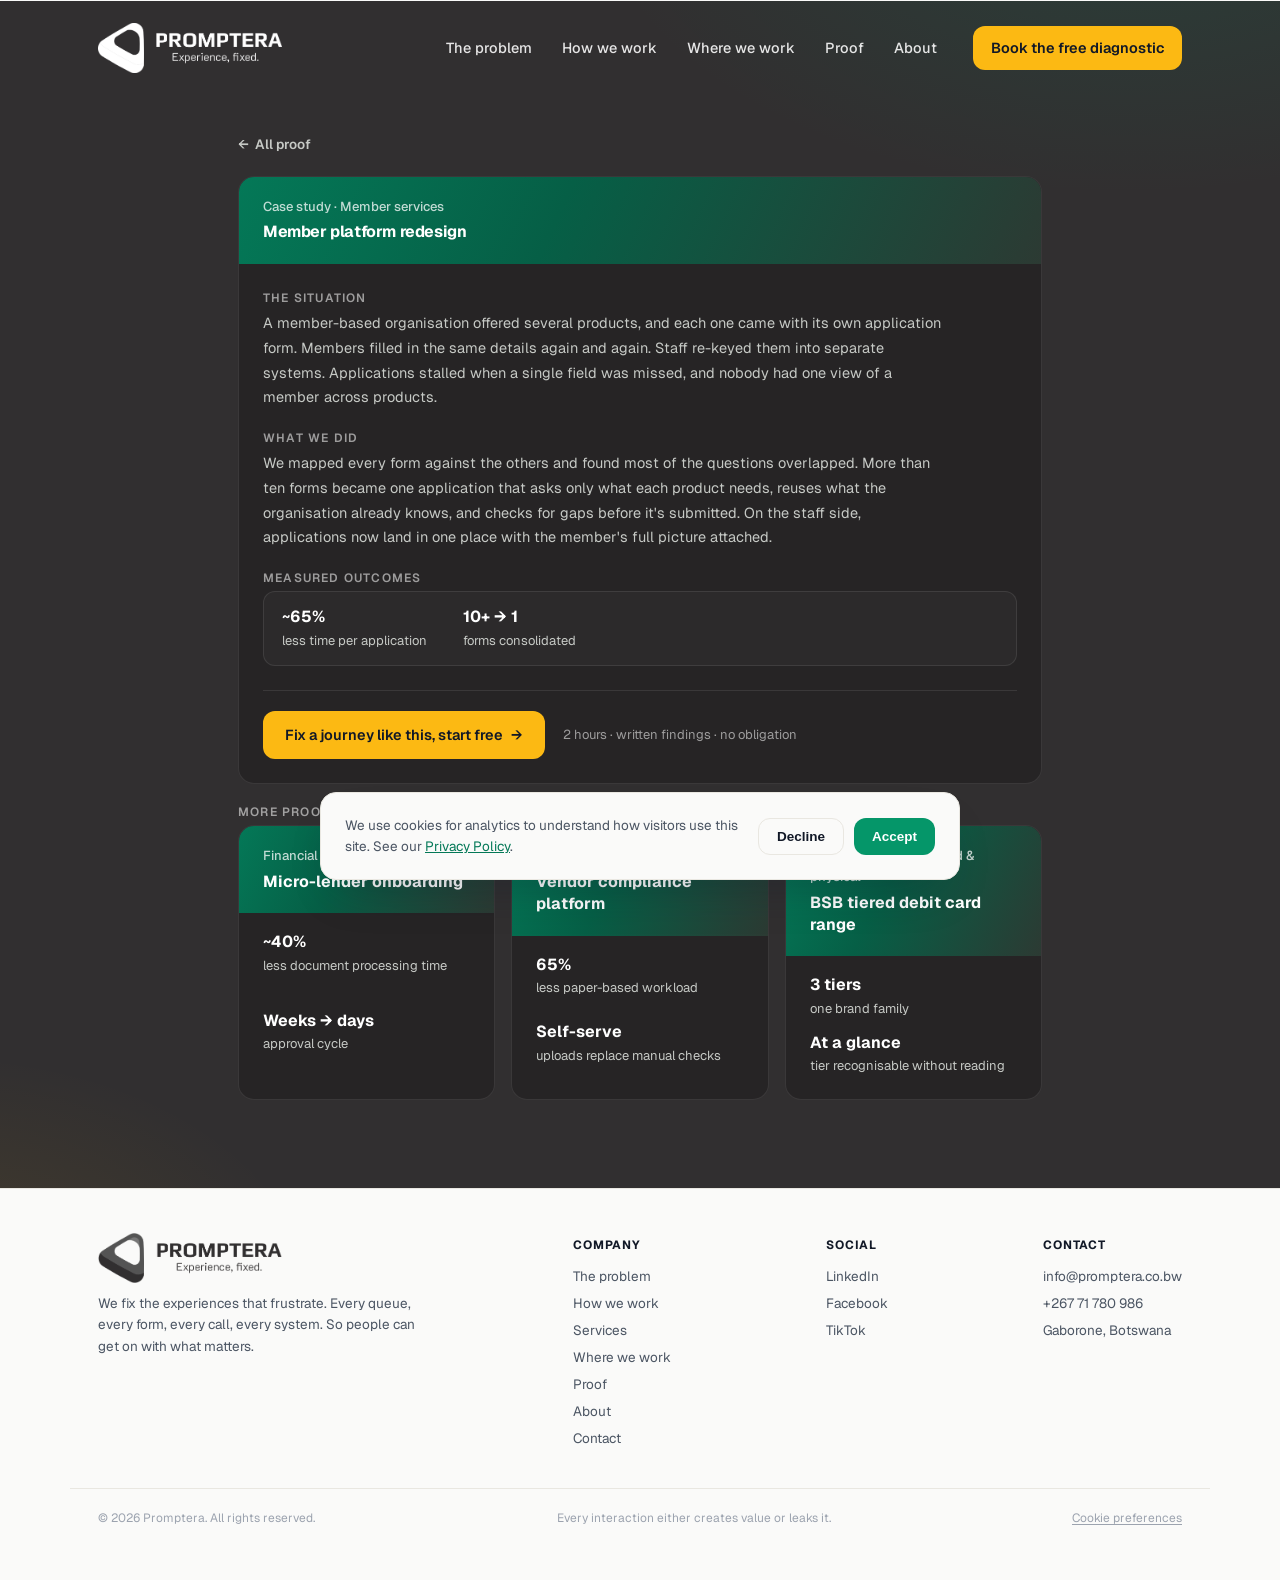
==== cases/member-platform.html @ e666e895 "refined messaging" ====
<!DOCTYPE html>
<html lang="en">
<head>
<meta charset="utf-8">
<meta name="viewport" content="width=device-width, initial-scale=1">
<title>Member Platform Redesign · Promptera case study</title>
<meta name="description" content="How Promptera consolidated 10+ member application forms into one: ~65% less time per application.">
<link rel="icon" type="image/png" href="../images/favicon.png">
<link rel="preconnect" href="https://fonts.googleapis.com">
<link rel="preconnect" href="https://fonts.gstatic.com" crossorigin>
<link href="https://fonts.googleapis.com/css2?family=Geist:wght@400..700&display=swap" rel="stylesheet">
<link rel="stylesheet" href="../styles/main.css">
<script src="../scripts/main.js" defer></script>
</head>
<body>

<!-- ============ NAV ============ -->
<header class="nav nav-over" id="nav">
  <div class="wrap nav-in">
    <a href="../index.html#top" class="logo" aria-label="Promptera home">
      <img class="logo-light" src="../images/logo_white.png" alt="Promptera logo">
      <img class="logo-dark" src="../images/logo.png" alt="" aria-hidden="true">
    </a>
    <div class="nav-menu" id="navMenu">
      <nav class="nav-links" aria-label="Primary">
        <a href="../index.html#problem">The problem</a>
        <a href="../index.html#how">How we work</a>
        <a href="../index.html#where">Where we work</a>
        <a href="../index.html#results">Proof</a>
        <a href="../index.html#about">About</a>
      </nav>
      <a href="../index.html#contact" class="btn btn-gold">Book the free diagnostic</a>
    </div>
    <button class="nav-toggle" id="navToggle" type="button" aria-label="Open menu" aria-expanded="false" aria-controls="navMenu">
      <span></span><span></span><span></span>
    </button>
  </div>
</header>

<!-- ============ CASE STUDY ============ -->
<main class="case dark">
  <div class="wrap case-wrap">
    <a href="../index.html#results" class="case-back"><span aria-hidden="true">←</span> All proof</a>
    <article class="case-card">
      <div class="cs-head">
        <div class="cs-sector">Case study · Member services</div>
        <h1 class="cs-title">Member platform redesign</h1>
      </div>
      <div class="case-body">
        <h2 class="case-label">The situation</h2>
        <p>A member-based organisation offered several products, and each one came with its own application form. Members filled in the same details again and again. Staff re-keyed them into separate systems. Applications stalled when a single field was missed, and nobody had one view of a member across products.</p>

        <h2 class="case-label">What we did</h2>
        <p>We mapped every form against the others and found most of the questions overlapped. More than ten forms became one application that asks only what each product needs, reuses what the organisation already knows, and checks for gaps before it's submitted. On the staff side, applications now land in one place with the member's full picture attached.</p>

        <h2 class="case-label">Measured outcomes</h2>
        <div class="cs-stats case-outcomes"><div class="cs-stat"><div class="v">~65%</div><div class="k">less time per application</div></div><div class="cs-stat"><div class="v">10+ → 1</div><div class="k">forms consolidated</div></div></div>

        <div class="case-cta">
          <a href="../index.html?ctx=Re%3A+journey+like+the+member+platform+case&amp;topic=Enterprise+operations#contact" class="btn btn-gold">Fix a journey like this, start free <span aria-hidden="true">→</span></a>
          <span class="case-cta-note">2 hours · written findings · no obligation</span>
        </div>
      </div>
    </article>

    <!-- ============ MORE PROOF ============ -->
    <h2 class="case-label case-more-label">More proof</h2>
    <div class="cs-grid cs-grid-3">
      <a class="cs rv" href="micro-lender-onboarding.html">
        <div class="cs-head">
          <div class="cs-sector">Financial services · lending</div>
          <h3 class="cs-title">Micro-lender onboarding</h3>
        </div>
        <div class="cs-stats"><div class="cs-stat"><div class="v">~40%</div><div class="k">less document processing time</div></div><div class="cs-stat"><div class="v">Weeks → days</div><div class="k">approval cycle</div></div></div>
      </a>
      <a class="cs rv d1" href="vendor-compliance.html">
        <div class="cs-head">
          <div class="cs-sector">Compliance · mining</div>
          <h3 class="cs-title">Vendor compliance platform</h3>
        </div>
        <div class="cs-stats"><div class="cs-stat"><div class="v">65%</div><div class="k">less paper-based workload</div></div><div class="cs-stat"><div class="v">Self-serve</div><div class="k">uploads replace manual checks</div></div></div>
      </a>
      <a class="cs rv d2" href="tiered-debit-cards.html">
        <div class="cs-head">
          <div class="cs-sector">Financial services · brand &amp; physical</div>
          <h3 class="cs-title">BSB tiered debit card range</h3>
        </div>
        <div class="cs-stats"><div class="cs-stat"><div class="v">3 tiers</div><div class="k">one brand family</div></div><div class="cs-stat"><div class="v">At a glance</div><div class="k">tier recognisable without reading</div></div></div>
      </a>
    </div>
  </div>
</main>

<!-- ============ FOOTER ============ -->
<footer>
  <div class="wrap foot-in">
    <div>
      <a href="../index.html#top" class="logo" aria-label="Promptera home">
        <img src="../images/logo_char.png" alt="Promptera logo">
      </a>
      <p class="foot-tag">We fix the experiences that frustrate. Every queue, every form, every call, every system. So people can get on with what matters.</p>
    </div>
    <div class="foot-col"><b>Company</b>
      <a href="../index.html#problem">The problem</a><br>
      <a href="../index.html#how">How we work</a><br>
      <a href="../index.html#services">Services</a><br>
      <a href="../index.html#where">Where we work</a><br>
      <a href="../index.html#results">Proof</a><br>
      <a href="../index.html#about">About</a><br>
      <a href="../index.html#contact">Contact</a>
    </div>
    <div class="foot-col"><b>Social</b>
      <a href="https://www.linkedin.com/company/prompterabw/" target="_blank" rel="noopener">LinkedIn</a><br>
      <a href="https://www.facebook.com/profile.php?id=61593833694926" target="_blank" rel="noopener">Facebook</a><br>
      <a href="#tiktok" target="_blank" rel="noopener">TikTok</a>
    </div>
    <div class="foot-col"><b>Contact</b>
      info@promptera.co.bw<br>
      +267 71 780 986<br>
      Gaborone, Botswana
    </div>
  </div>
  <div class="wrap foot-base">
    <span>© 2026 Promptera. All rights reserved.</span>
    <span>Every interaction either creates value or leaks it.</span>
    <button type="button" class="foot-cookie-link" id="cookiePrefsLink">Cookie preferences</button>
  </div>
</footer>

<!-- ============ COOKIE CONSENT ============ -->
<div class="cookie-banner" id="cookieBanner" role="dialog" aria-live="polite" aria-label="Cookie consent">
  <p class="cookie-text">We use cookies for analytics to understand how visitors use this site. See our <a href="../policies/privacy-policy.html" target="_blank" rel="noopener">Privacy Policy</a>.</p>
  <div class="cookie-actions">
    <button type="button" class="btn btn-ghost" id="cookieDecline">Decline</button>
    <button type="button" class="btn btn-em" id="cookieAccept">Accept</button>
  </div>
</div>

</body>
</html>
---- styles/main.css ----
/* ============================================================
   Promptera: main stylesheet
   Brand tokens are in :root below (colors, fonts, easing).
   Sections are ordered to match index.html top-to-bottom.
   ============================================================ */

:root{
  --cream:#FAFAF9;
  --card:#FFFFFF;
  --ink:#111827;
  --body:#4B5563;
  --muted:#9CA3AF;
  --emerald:#059669;
  --emerald-deep:#047857;
  --emerald-tint:#ECFDF5;
  --emerald-bright:#34D399;
  --line:#E9E7E1;
  --friction:#DC7D5F;
  --friction-tint:#FBEFE9;
  --gold:#FCB913;
  --gold-deep:#8A6200;
  --charcoal:#312F30;
  --radius:16px;
  --nav-h:82px; /* 68px bar + 14px top padding */
  --ease:cubic-bezier(0.16,1,0.3,1);
  --display:'Geist',system-ui,sans-serif;
  --sans:'Geist',system-ui,sans-serif;
}
*{box-sizing:border-box;margin:0;padding:0}
html{scroll-behavior:smooth}
@media (prefers-reduced-motion:reduce){html{scroll-behavior:auto}}
body{font-family:var(--sans);background:var(--cream);color:var(--ink);line-height:1.6;-webkit-font-smoothing:antialiased}
img,svg{display:block;max-width:100%}
a{color:inherit;text-decoration:none}
.wrap{max-width:1140px;margin:0 auto;padding:0 28px}
::selection{background:var(--emerald-tint);color:var(--emerald-deep)}
:focus-visible{outline:2px solid var(--emerald);outline-offset:3px;border-radius:4px}

/* ---------- reveal on scroll ---------- */
.rv{opacity:0;transform:translateY(12px);transition:opacity .5s var(--ease),transform .5s var(--ease)}
.rv.in{opacity:1;transform:none}
.rv.d1{transition-delay:.08s}.rv.d2{transition-delay:.16s}.rv.d3{transition-delay:.24s}.rv.d4{transition-delay:.32s}.rv.d5{transition-delay:.4s}
@media (prefers-reduced-motion:reduce){.rv{opacity:1;transform:none;transition:none}}

/* ---------- nav ---------- */
.nav{position:sticky;top:0;z-index:50;background:rgba(250,250,249,.92);backdrop-filter:blur(14px);-webkit-backdrop-filter:blur(14px);border-bottom:1px solid transparent;transition:border-color .3s,background .3s}
.nav.scrolled{border-bottom-color:var(--line)}
/* nav-over: transparent over the home hero, back to the cream nav once .scrolled */
.nav-over:not(.scrolled){background:transparent;backdrop-filter:none;-webkit-backdrop-filter:none}
.nav-over .logo-dark{display:none}
.nav-over .logo-light{filter:brightness(0) invert(1)}
.nav-over.scrolled .logo-light{display:none}
.nav-over.scrolled .logo-dark{display:block}
.nav-over:not(.scrolled) .nav-toggle span{background:#fff}
@media (min-width:861px){
  .nav-over:not(.scrolled) .nav-links a{color:rgba(255,255,255,.88)}
  .nav-over:not(.scrolled) .nav-links a:hover{color:#fff}
  .nav-over:not(.scrolled) .nav-links a::after{background:var(--gold)}
}
.nav-in{display:flex;align-items:center;justify-content:space-between;height:var(--nav-h);padding-top:14px}
.logo{font-family:var(--display);font-weight:700;font-size:21px;letter-spacing:-.02em;display:flex;align-items:center;gap:9px}
.logo img{height:50px;width:auto;display:block}
.nav-menu{display:flex;align-items:center;gap:36px}
.nav-links{display:flex;gap:30px;align-items:center}
.nav-links a{font-size:14.5px;font-weight:500;color:var(--body);position:relative;padding:4px 0;transition:color .3s}
.nav-links a::after{content:"";position:absolute;left:0;bottom:0;height:2px;width:100%;background:var(--emerald);transform:scaleX(0);transform-origin:left;transition:transform .35s var(--ease)}
.nav-links a:hover{color:var(--ink)}
.nav-links a:hover::after{transform:scaleX(1)}
.nav-toggle{display:none;flex-direction:column;justify-content:center;gap:5px;width:36px;height:36px;background:none;border:none;cursor:pointer;padding:0;flex-shrink:0}
.nav-toggle span{display:block;width:100%;height:2px;border-radius:2px;background:var(--ink);transition:transform .3s,opacity .3s}
.nav-toggle.open span:nth-child(1){transform:translateY(7px) rotate(45deg)}
.nav-toggle.open span:nth-child(2){opacity:0}
.nav-toggle.open span:nth-child(3){transform:translateY(-7px) rotate(-45deg)}
.btn{display:inline-flex;align-items:center;gap:8px;font-weight:600;font-size:14.5px;border-radius:12px;padding:12px 22px;border:none;cursor:pointer;transition:transform .25s var(--ease),box-shadow .25s var(--ease),background .25s}
.btn:hover{transform:translateY(-2px)}
.btn:active{transform:translateY(0)}
.btn-dark{background:var(--ink);color:#fff}
.btn-dark:hover{box-shadow:0 10px 24px -10px rgba(17,24,39,.45)}
.btn-ghost{background:transparent;color:var(--ink);border:1px solid var(--line)}
.btn-ghost:hover{border-color:var(--ink)}
.btn-em{background:var(--emerald);color:#fff}
.btn-em:hover{background:var(--emerald-deep);box-shadow:0 10px 24px -10px rgba(5,150,105,.5)}
.btn-gold{background:var(--gold);color:var(--ink)}
.btn-gold:hover{background:#F2AE00;box-shadow:0 10px 24px -10px rgba(252,185,19,.55)}
.btn-light{background:#fff;color:var(--ink)}
.btn-light:hover{background:#F1F2EF;box-shadow:0 10px 24px -10px rgba(0,0,0,.4)}
.nav .btn{padding:10px 18px}
@media (max-width:860px){
  .nav-toggle{display:flex}
  .nav-links{display:none}
  .nav-menu{position:absolute;top:100%;left:0;right:0;flex-direction:column;align-items:stretch;gap:0;background:#fff;border-top:1px solid var(--line);box-shadow:0 24px 48px -24px rgba(17,24,39,.3);padding:8px 24px 24px;opacity:0;visibility:hidden;transform:translateY(-8px);transition:opacity .25s var(--ease),transform .25s var(--ease),visibility .25s}
  .nav-menu.open{opacity:1;visibility:visible;transform:translateY(0);display:flex}
  .nav-menu.open .nav-links{display:flex;flex-direction:column;gap:0;align-items:stretch}
  .nav-links a{color:var(--ink);padding:14px 4px;border-bottom:1px solid var(--line)}
  .nav-links a::after{display:none}
  .nav-menu .btn{margin-top:16px;justify-content:center;width:100%}
}

/* ---------- hero (sits under the transparent nav-over) ---------- */
.hero{margin-top:calc(-1 * var(--nav-h));padding:calc(var(--nav-h) + 57px) 0 81px;background:#173A2E url(../images/hero-bg.webp) center/cover no-repeat;color:#fff;text-align:center}
.hero-in{max-width:1120px}
h1{font-family:var(--display);font-size:clamp(38px,5vw,58px);font-weight:700;line-height:1.06;letter-spacing:-.025em}
.hero h1{font-size:clamp(38px,5.4vw,70px);line-height:1.08;letter-spacing:-.03em;color:#fff;text-wrap:balance}
.hero .hl{color:var(--gold)}
.hero-sub{font-size:clamp(17px,1.7vw,21px);color:rgba(255,255,255,.9);max-width:640px;margin:28px auto 48px;line-height:1.6}
.hero-ctas{display:flex;gap:16px;flex-wrap:wrap;align-items:center;justify-content:center}
.hero-ctas .btn{font-size:15.5px;padding:14px 26px}
.hero-note{font-size:13px;color:var(--muted);margin-top:14px}
.hero-note strong{color:var(--emerald-deep);font-weight:600}
@media (max-width:640px){.hero{padding:calc(var(--nav-h) + 38px) 0 57px}.hero-ctas .btn{width:100%;justify-content:center}}
.tag{display:inline-block;font-size:10.5px;font-weight:600;padding:3px 10px;border-radius:999px;margin-top:12px}
.tag-now{background:var(--emerald-tint);color:var(--emerald-deep)}
.tag-select{background:rgba(252,185,19,.16);color:var(--gold-deep)}

/* ---------- band ---------- */
.band{background:var(--emerald-deep);color:#fff}
.band-in{display:grid;grid-template-columns:repeat(3,1fr);gap:24px;padding:28px 0}
.band-item strong{display:block;font-size:16px;font-weight:650;margin-bottom:4px}
.band-item span{font-size:13px;color:rgba(255,255,255,.8)}
@media (max-width:700px){.band-in{grid-template-columns:1fr;gap:14px;text-align:center;padding:24px 0}}

/* ---------- proof strip ---------- */
.strip{border-top:1px solid var(--line);border-bottom:1px solid var(--line);background:#fff}
.strip-in{display:grid;grid-template-columns:repeat(4,1fr);gap:0}
.stat{padding:30px 22px;text-align:center;position:relative;display:flex;flex-direction:column;align-items:center}
.stat + .stat::before{content:"";position:absolute;left:0;top:26%;height:48%;width:1px;background:var(--line)}
.stat .n{font-family:var(--sans);font-size:15px;font-weight:600;color:var(--emerald);letter-spacing:-.02em}
.stat .l{font-size:15px;color:var(--charcoal);margin-top:6px;font-weight:400;line-height:1.5;max-width:230px}
@media (max-width:860px){.strip-in{grid-template-columns:repeat(2,1fr)}.stat + .stat::before{display:none}}

/* ---------- sections ---------- */
section{padding:96px 0}
.sec-eyebrow{font-size:12px;font-weight:600;letter-spacing:.1em;text-transform:uppercase;color:var(--emerald);margin-bottom:14px}
h2{font-family:var(--display);font-size:clamp(30px,3.6vw,42px);font-weight:650;letter-spacing:-.02em;line-height:1.12;max-width:640px}
.sec-sub{font-size:16.5px;color:var(--body);max-width:600px;margin-top:16px}
.sec-head{margin-bottom:52px}

/* ---------- the problem ---------- */
.problem-grid{display:grid;grid-template-columns:repeat(2,1fr);gap:16px}
.problem-card{background:#fff;border:1px solid var(--line);border-radius:var(--radius);padding:26px;transition:transform .3s var(--ease),box-shadow .3s var(--ease)}
.problem-card:hover{transform:translateY(-3px);box-shadow:0 18px 40px -24px rgba(17,24,39,.2)}
.problem-num{font-family:var(--sans);font-weight:700;color:var(--emerald);font-size:13px;margin-bottom:14px}
.problem-card h3{font-family:var(--display);font-size:19px;font-weight:650;letter-spacing:-.01em;margin-bottom:8px}
.problem-card p{font-size:14px;color:var(--body);line-height:1.6}
@media (max-width:640px){.problem-grid{grid-template-columns:1fr}}

/* ---------- the method (pillars) ---------- */
.pillars{display:grid;grid-template-columns:repeat(4,1fr);gap:14px}
.pillar{border:1px solid rgba(255,255,255,.12);border-radius:20px;padding:26px;min-height:210px}
.pillar-num{font-family:var(--sans);font-size:11px;font-weight:600;color:var(--gold);text-transform:uppercase;letter-spacing:.06em}
.pillar h3{font-family:var(--display);font-size:22px;font-weight:650;margin:26px 0 8px;color:#fff}
.pillar p{color:#C6C9C5;font-size:13.5px;line-height:1.6}
@media (max-width:900px){.pillars{grid-template-columns:1fr 1fr}}
@media (max-width:600px){.pillars{grid-template-columns:1fr}}

/* ---------- diagnostic offer ---------- */
.offer{display:grid;grid-template-columns:1.05fr .95fr;gap:56px;align-items:center}
.offer-card{background:#fff;border:1px solid var(--line);border-radius:24px;padding:32px}
.offer-card h3{font-family:var(--display);font-size:22px;font-weight:650;margin-bottom:14px;letter-spacing:-.02em}
.offer-card ul{list-style:none}
.offer-card li{font-size:14px;color:var(--body);line-height:1.6;padding-left:22px;position:relative;margin-bottom:10px}
.offer-card li::before{content:"";position:absolute;left:2px;top:7px;width:10px;height:5px;border-left:2px solid var(--emerald);border-bottom:2px solid var(--emerald);transform:rotate(-45deg)}
.price-note{font-size:12px;color:var(--muted);margin-top:16px}
@media (max-width:900px){.offer{grid-template-columns:1fr}}

/* ---------- how we work (steps) ---------- */
.steps{display:grid;grid-template-columns:repeat(4,1fr);gap:0;border-top:1px solid var(--line)}
.step{padding:28px 20px 0 0;border-right:1px solid var(--line)}
.step:not(:first-child){padding-left:20px}
.step:last-child{border-right:0}
.step b{display:block;font-family:var(--sans);font-size:11px;font-weight:600;color:var(--emerald-deep);letter-spacing:.06em;margin-bottom:22px}
.step h3{font-family:var(--display);font-size:19px;font-weight:650;margin-bottom:8px;letter-spacing:-.01em}
.step p{font-size:14px;color:var(--body);line-height:1.6}
.ladder-note{margin-top:26px;font-size:13.5px;color:var(--muted);text-align:center}
.rung-cta{text-align:center;margin-top:28px}
@media (max-width:820px){
  .steps{grid-template-columns:1fr 1fr;border-top:none}
  .step{border-right:1px solid var(--line);border-bottom:1px solid var(--line);padding:20px 16px!important}
  .step:nth-child(2n){border-right:0}
}
@media (max-width:560px){.steps{grid-template-columns:1fr}.step{border-right:0!important}}

/* ---------- where we work (verticals accordion) ---------- */
.vx{border-top:1px solid var(--line)}
.vx-item{border-bottom:1px solid var(--line)}
.vx-h{margin:0;font:inherit}
.vx-head{width:100%;display:grid;grid-template-columns:120px auto auto 1fr;align-items:center;gap:0 18px;padding:26px 0;background:none;border:0;cursor:pointer;text-align:left;font-family:var(--sans);color:var(--ink)}
.vx-n{font-size:14px;font-weight:600;color:var(--muted);font-variant-numeric:tabular-nums}
.vx-t{font-family:var(--display);font-size:22px;font-weight:650;letter-spacing:-.02em;line-height:1.2}
.vx-head .tag{margin:0}
.vx-ic{justify-self:end;position:relative;width:20px;height:20px}
.vx-ic::before,.vx-ic::after{content:"";position:absolute;left:0;right:0;top:50%;height:2px;margin-top:-1px;background:var(--ink);border-radius:2px;transition:transform .35s var(--ease)}
.vx-ic::after{transform:rotate(90deg)}
.vx-item.open .vx-ic::after{transform:rotate(0)}
.vx-head:hover .vx-t{color:var(--emerald-deep)}
.vx-panel{display:grid;grid-template-rows:0fr;transition:grid-template-rows .45s var(--ease)}
.vx-item.open .vx-panel{grid-template-rows:1fr}
.vx-clip{overflow:hidden;min-height:0;visibility:hidden;transition:visibility 0s .45s}
.vx-item.open .vx-clip{visibility:visible;transition-delay:0s}
.vx-in{display:grid;grid-template-columns:100px 1fr auto;align-items:center;gap:40px;margin-left:142px;padding-bottom:40px}
.vx-img{width:100px;height:100px;border-radius:8px;overflow:hidden;background:#0f3b2e;position:relative}
.vx-img img{width:100%;height:100%;object-fit:cover;filter:grayscale(1) contrast(1.1);mix-blend-mode:luminosity;opacity:.85}
.vx-img::after{content:"";position:absolute;inset:0;background:linear-gradient(135deg,rgba(52,211,153,.35),rgba(4,120,87,.15));mix-blend-mode:color;pointer-events:none}
.vx-txt p{font-size:16px;color:var(--body);line-height:1.7;max-width:62ch}
.vx-txt .vx-j{margin-top:12px;font-size:13.5px;color:var(--muted)}
.vx-go{width:56px;height:56px;border:1px solid var(--line);border-radius:14px;display:grid;place-items:center;font-size:20px;color:var(--ink);background:#fff;transition:background .25s var(--ease),color .25s var(--ease),border-color .25s var(--ease)}
.vx-go:hover{background:var(--emerald-deep);border-color:var(--emerald-deep);color:#fff}
@media (max-width:900px){
  .vx-head{grid-template-columns:44px 1fr auto;row-gap:8px;padding:22px 0}
  .vx-head .tag{grid-column:2;grid-row:2;justify-self:start}
  .vx-ic{grid-column:3;grid-row:1}
  .vx-in{margin-left:66px;grid-template-columns:1fr auto;gap:20px}
  .vx-img{grid-column:1/-1;width:50%;height:90px}
}
@media (max-width:600px){
  .vx-in{margin-left:0}
}
@media (prefers-reduced-motion:reduce){.vx-panel,.vx-ic::before,.vx-ic::after{transition:none}}

/* ---------- results / proof (case studies) ---------- */
.cs-grid{display:grid;grid-template-columns:1fr 1fr;gap:16px}
.cs-grid-3{grid-template-columns:repeat(3,1fr)}
.cs{display:flex;flex-direction:column;border-radius:var(--radius);overflow:hidden;background:#262425;border:1px solid rgba(255,255,255,.09);color:#fff;transition:transform .35s var(--ease),box-shadow .35s var(--ease),border-color .35s var(--ease)}
.cs:hover{transform:translateY(-3px);border-color:rgba(52,211,153,.35);box-shadow:0 26px 52px -24px rgba(0,0,0,.7)}
.cs:focus-visible{outline-color:var(--emerald-bright);outline-offset:4px;border-radius:var(--radius)}
.cs-head{padding:20px 24px;background:linear-gradient(115deg,var(--emerald-deep) 0%,#065F46 40%,#2C3A33 100%)}
.cs-sector{font-size:13px;font-weight:500;color:rgba(255,255,255,.75);margin-bottom:4px}
.cs-title{font-family:var(--sans);font-size:16px;font-weight:700;line-height:1.4;color:#fff}
.cs-stats{display:flex;gap:12px 36px;flex-wrap:wrap;padding:18px 24px 22px;flex:1}
.cs-stat .v{font-family:var(--sans);font-size:16px;font-weight:700;line-height:1.4;color:#fff}
.cs-stat .k{font-size:13px;color:#C6C9C5;margin-top:2px}
@media (max-width:960px){.cs-grid-3{grid-template-columns:1fr 1fr}}
@media (max-width:760px){.cs-grid,.cs-grid-3{grid-template-columns:1fr}}

/* ---------- case study page (cases/*.html): one expanded proof card ---------- */
.case{margin-top:calc(-1 * var(--nav-h));padding:calc(var(--nav-h) + 48px) 0 88px}
.case-wrap{max-width:860px}
.case-back{display:inline-flex;align-items:center;gap:6px;font-size:13.5px;font-weight:600;color:#C6C9C5;margin-bottom:20px;transition:gap .25s var(--ease),color .25s}
.case-back:hover{gap:10px;color:#fff}
.case-card{border-radius:var(--radius);overflow:hidden;background:#262425;border:1px solid rgba(255,255,255,.09);color:#fff}
.case-body{padding:6px 24px 24px}
.case-label,.dark .case-label{font-family:var(--sans);font-size:12px;font-weight:600;letter-spacing:.1em;text-transform:uppercase;color:rgba(255,255,255,.55);margin:22px 0 6px;max-width:none}
.case-body p{font-size:14.5px;line-height:1.7;color:#C6C9C5;max-width:68ch}
.case-body .case-outcomes{padding:14px 18px;border:1px solid rgba(255,255,255,.09);border-radius:12px;background:rgba(255,255,255,.03)}
.case-cta{display:flex;align-items:center;gap:12px 18px;flex-wrap:wrap;margin-top:24px;padding-top:20px;border-top:1px solid rgba(255,255,255,.09)}
.case-cta-note{font-size:13px;color:rgba(255,255,255,.55)}
.case-more-label{margin:48px 0 14px}
@media (max-width:640px){
  .case{padding:calc(var(--nav-h) + 28px) 0 64px}
  .case-cta .btn{width:100%;justify-content:center}
}
}

/* ---------- client logo wall ---------- */
.logo-wall{display:grid;grid-template-columns:repeat(6,1fr);gap:16px}
.logo-tile{height:92px;display:flex;align-items:center;justify-content:center;padding:14px}
.logo-tile img{max-width:100%;max-height:50px;object-fit:contain;filter:grayscale(1);opacity:.55;transition:filter .3s,opacity .3s}
.logo-tile:hover img{filter:grayscale(0);opacity:1}
@media (max-width:900px){.logo-wall{grid-template-columns:repeat(3,1fr)}}
@media (max-width:560px){.logo-wall{grid-template-columns:repeat(2,1fr)}}

/* ---------- final CTA ---------- */
.final{background:#fff;border-top:1px solid var(--line)}
.final-in{display:grid;grid-template-columns:1.1fr .9fr;gap:56px;align-items:center}
.final h2{max-width:none}
.contact-card{background:var(--cream);border:1px solid var(--line);border-radius:20px;padding:32px;min-width:0}
.contact-card input,.contact-card select,.contact-card textarea{width:100%;min-width:0}
.contact-card .row{display:flex;flex-direction:column;gap:5px;margin-bottom:18px}
.contact-card label{font-size:12px;font-weight:600;color:var(--muted)}
.contact-card input,.contact-card select,.contact-card textarea{font-family:var(--sans);font-size:14px;padding:12px 14px;border-radius:10px;border:1px solid var(--line);background:#fff;color:var(--ink);transition:border-color .25s,box-shadow .25s}
.contact-card input:focus,.contact-card select:focus,.contact-card textarea:focus{outline:none;border-color:var(--emerald);box-shadow:0 0 0 3px rgba(5,150,105,.12)}
.contact-card textarea{resize:vertical;min-height:88px}
.contact-card select{-webkit-appearance:none;appearance:none;cursor:pointer;padding-right:42px;background-image:url("data:image/svg+xml,%3Csvg xmlns='http://www.w3.org/2000/svg' width='12' height='8' viewBox='0 0 12 8' fill='none'%3E%3Cpath d='M1 1.5l5 5 5-5' stroke='%234B5563' stroke-width='1.6' stroke-linecap='round' stroke-linejoin='round'/%3E%3C/svg%3E");background-repeat:no-repeat;background-position:right 14px center;background-size:12px 8px}
.contact-card .btn{width:100%;justify-content:center}
.contact-fine{font-size:11.5px;color:var(--muted);margin-top:12px;text-align:center}
.row-check{margin-bottom:16px}
.check-label{display:flex;align-items:flex-start;gap:10px;font-size:12.5px;font-weight:400;color:var(--body);cursor:pointer}
.check-label input[type="checkbox"]{margin-top:2px;width:16px;height:16px;flex-shrink:0;accent-color:var(--emerald)}
.check-label a{color:var(--emerald-deep);text-decoration:underline}
@media (max-width:900px){.final-in{grid-template-columns:1fr}}

/* ---------- footer ---------- */
footer{padding:44px 0 52px;border-top:1px solid var(--line)}
.foot-in{display:flex;justify-content:space-between;align-items:flex-start;gap:32px;flex-wrap:wrap}
.foot-tag{font-size:13.5px;color:var(--body);max-width:320px;margin-top:10px}
.foot-col{font-size:13.5px;color:var(--body);line-height:2}
.foot-col b{display:block;color:var(--ink);font-size:12px;text-transform:uppercase;letter-spacing:.07em;margin-bottom:6px}
.foot-col a:hover{color:var(--emerald-deep)}
.foot-base{margin-top:36px;padding-top:20px;border-top:1px solid var(--line);display:flex;justify-content:space-between;font-size:12px;color:var(--muted);flex-wrap:wrap;gap:10px}
.foot-cookie-link{background:none;border:none;padding:0;font:inherit;font-size:12px;color:var(--muted);cursor:pointer;text-decoration:underline;text-underline-offset:2px}
.foot-cookie-link:hover{color:var(--emerald-deep)}

/* ---------- cookie consent ---------- */
.cookie-banner{display:none;position:fixed;left:20px;right:20px;bottom:20px;z-index:200;margin:0 auto;max-width:640px;background:var(--cream);border:1px solid var(--line);border-radius:var(--radius);box-shadow:0 24px 48px -20px rgba(17,24,39,.32);padding:22px 24px;align-items:center;gap:18px;flex-wrap:wrap}
.cookie-banner.show{display:flex}
.cookie-text{font-size:13.5px;color:var(--body);line-height:1.55;flex:1 1 260px}
.cookie-text a{color:var(--emerald-deep);text-decoration:underline}
.cookie-actions{display:flex;gap:10px;flex-shrink:0}
.cookie-actions .btn{padding:10px 18px;font-size:13.5px}
@media (max-width:520px){.cookie-banner{left:12px;right:12px;bottom:12px;padding:20px}.cookie-actions{width:100%}.cookie-actions .btn{flex:1;justify-content:center}}
@media (prefers-reduced-motion:reduce){.cookie-banner{transition:none}}

.ctx-chip{display:none;align-items:center;gap:8px;background:var(--emerald-tint);border:1px solid #C9E5D8;color:var(--emerald-deep);font-size:12.5px;font-weight:600;border-radius:10px;padding:9px 14px;margin-bottom:16px}
.ctx-chip.on{display:inline-flex}
.ctx-chip button{background:none;border:none;cursor:pointer;color:var(--emerald-deep);font-size:13px;padding:0 0 0 4px}

/* ---------- gold accent + dark sections ---------- */
.dark{background:
  radial-gradient(900px 520px at 88% -10%, rgba(5,150,105,.16), transparent 60%),
  radial-gradient(700px 460px at -5% 110%, rgba(252,185,19,.10), transparent 55%),
  var(--charcoal)}
.dark .sec-eyebrow{color:var(--gold)}
.dark h2{color:#fff}
.dark .sec-sub{color:#C6C9C5}
.dark .hero-note{color:#9DA19C}
.dark .hero-note strong{color:var(--gold)}
.dark.final{border-top:none}
.dark .contact-card{border-color:rgba(255,255,255,.09);box-shadow:0 26px 52px -24px rgba(0,0,0,.6)}

/* ---------- about ---------- */
#about{border-top:1px solid var(--line)}
.about-grid{display:grid;grid-template-columns:1.15fr .85fr;gap:56px;align-items:start;margin-bottom:64px}
.about-story p{font-size:15.5px;color:var(--body);line-height:1.7;margin-top:16px;max-width:560px}
.about-pull{font-family:var(--display);font-size:19px;font-weight:600;color:var(--ink);letter-spacing:-.01em;line-height:1.45;border-left:3px solid var(--gold);padding-left:18px}
.about-mini{display:grid;grid-template-columns:1fr 1fr;gap:14px;margin-top:28px;max-width:560px}
.about-mini-card{background:#fff;border:1px solid var(--line);border-radius:14px;padding:18px 20px}
.about-mini-card h4{font-family:var(--display);font-size:14.5px;font-weight:650;margin-bottom:6px}
.about-mini-card p{font-size:13px;color:var(--body);line-height:1.55;margin:0}
.about-aside{display:flex;flex-direction:column;gap:14px;margin-top:44px}
.about-fact{background:#fff;border:1px solid var(--line);border-radius:14px;padding:18px 20px;display:flex;align-items:center;gap:16px;font-size:14px;color:var(--body);line-height:1.5;transition:transform .3s var(--ease),border-color .3s}
.about-fact:hover{transform:translateY(-2px);border-color:#D9E8E1}
.af-n{font-family:var(--sans);font-size:24px;font-weight:600;color:var(--emerald);flex-shrink:0;width:34px;text-align:center}
.team-head h3{font-family:var(--display);font-size:24px;font-weight:650;letter-spacing:-.015em}
.team-head p{font-size:14.5px;color:var(--body);max-width:520px;margin:8px 0 28px}
.team-grid{display:grid;grid-template-columns:repeat(3,1fr);gap:16px}
.tcard{background:#fff;border:1px solid var(--line);border-radius:var(--radius);padding:28px 26px;text-align:center;transition:transform .35s var(--ease),box-shadow .35s var(--ease)}
.tcard:hover{transform:translateY(-3px);box-shadow:0 20px 42px -24px rgba(17,24,39,.25)}
.t-photo{width:109px;height:109px;border-radius:50%;margin:0 auto 16px;display:grid;place-items:center;font-family:var(--display);font-size:32px;font-weight:700;color:#fff;overflow:hidden;flex-shrink:0;position:relative}
.tp1{background:linear-gradient(135deg,#065F46,#34D399)}
.tp2{background:linear-gradient(135deg,#0F766E,#2DD4BF)}
.tp3{background:linear-gradient(135deg,#8A6200,#FCB913)}
.t-photo img{position:absolute;inset:0;width:100%;height:100%;object-fit:cover;object-position:center 30%;border-radius:50%}
.t-initial{line-height:1}
.t-name{font-family:var(--display);font-size:17px;font-weight:650;letter-spacing:-.01em}
.t-role{font-size:12px;font-weight:600;color:var(--emerald-deep);margin:4px 0 10px}
.t-bio{font-size:13px;color:var(--body);line-height:1.6}
@media (max-width:900px){.about-grid{grid-template-columns:1fr;gap:28px}.about-mini{grid-template-columns:1fr}.about-aside{margin-top:0}.team-grid{grid-template-columns:1fr}}
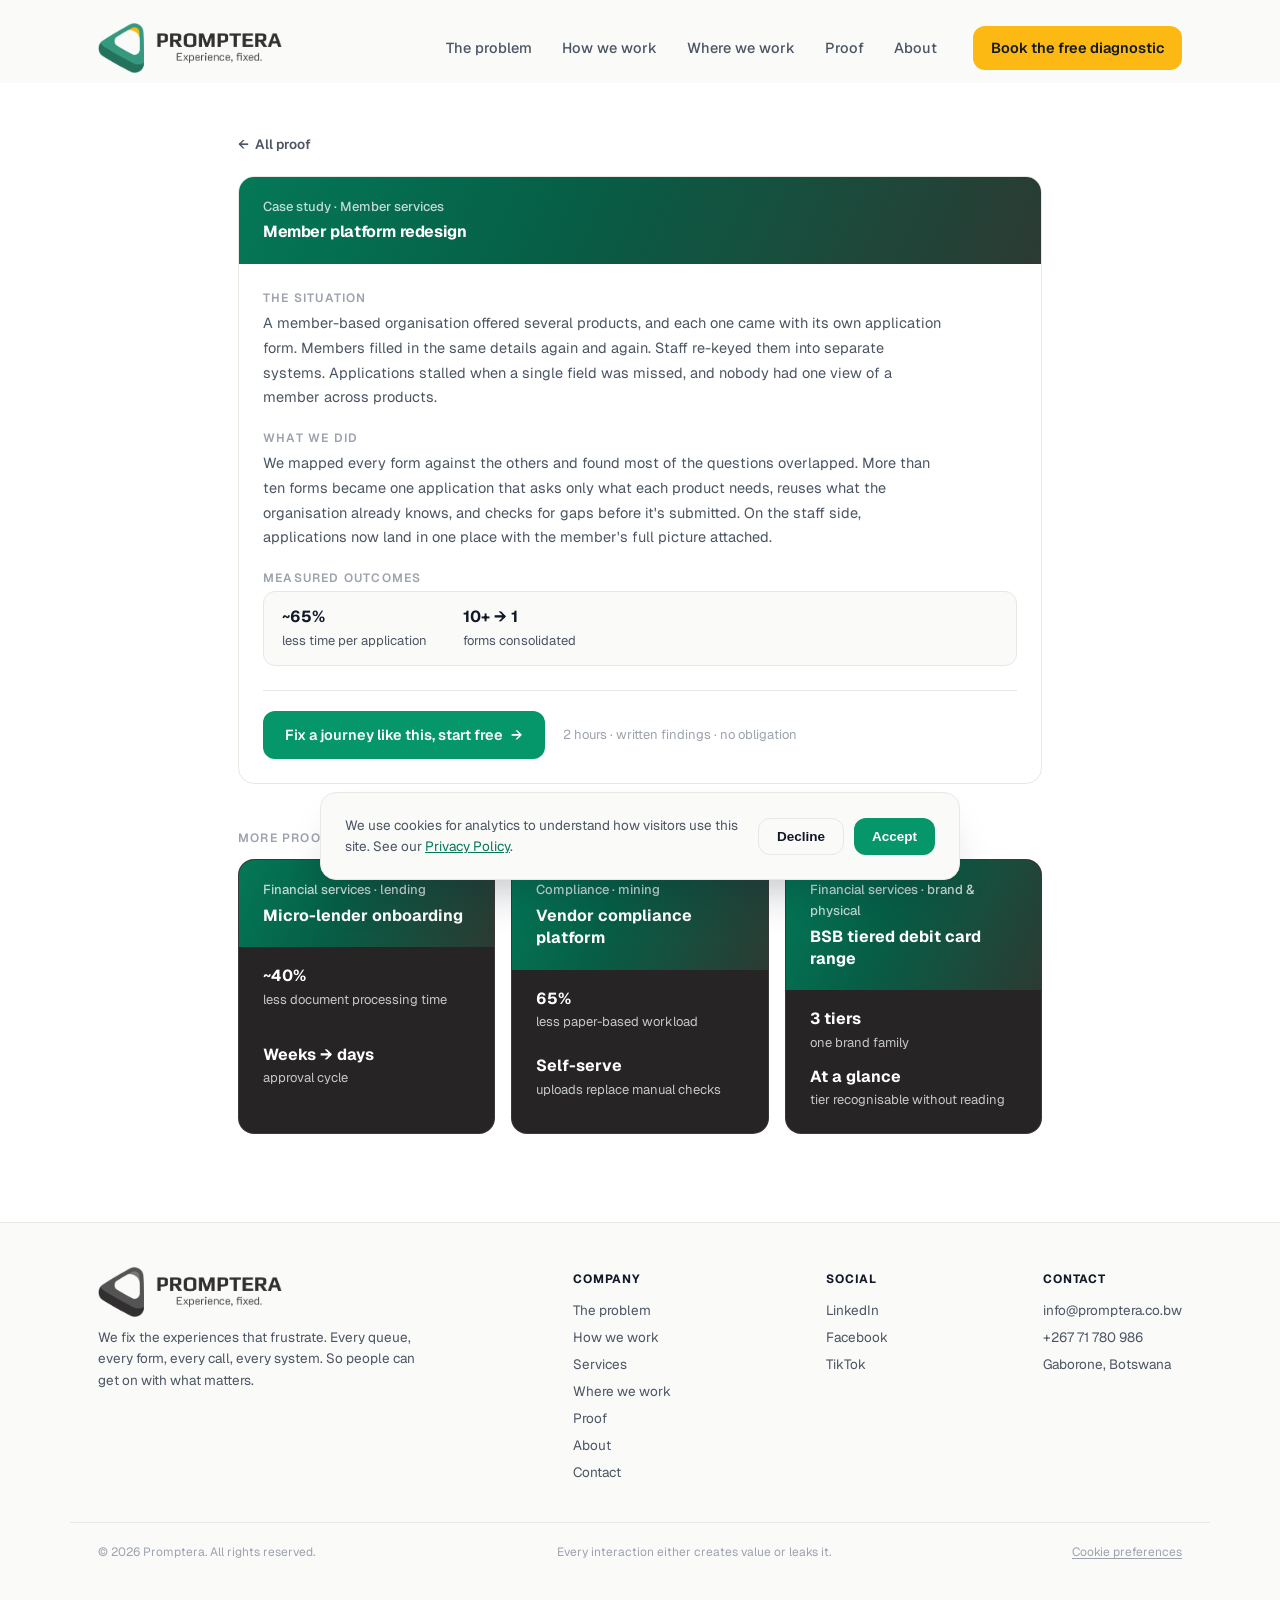
==== commit b7cd1355: "Privacy policy and proof pages update" ====
--- a/cases/member-platform.html
+++ b/cases/member-platform.html
@@ -15,11 +15,10 @@
 <body>
 
 <!-- ============ NAV ============ -->
-<header class="nav nav-over" id="nav">
+<header class="nav" id="nav">
   <div class="wrap nav-in">
     <a href="../index.html#top" class="logo" aria-label="Promptera home">
-      <img class="logo-light" src="../images/logo_white.png" alt="Promptera logo">
-      <img class="logo-dark" src="../images/logo.png" alt="" aria-hidden="true">
+      <img src="../images/logo.png" alt="Promptera logo">
     </a>
     <div class="nav-menu" id="navMenu">
       <nav class="nav-links" aria-label="Primary">
@@ -38,7 +37,7 @@
 </header>
 
 <!-- ============ CASE STUDY ============ -->
-<main class="case dark">
+<main class="case">
   <div class="wrap case-wrap">
     <a href="../index.html#results" class="case-back"><span aria-hidden="true">←</span> All proof</a>
     <article class="case-card">
@@ -57,7 +56,7 @@
         <div class="cs-stats case-outcomes"><div class="cs-stat"><div class="v">~65%</div><div class="k">less time per application</div></div><div class="cs-stat"><div class="v">10+ → 1</div><div class="k">forms consolidated</div></div></div>
 
         <div class="case-cta">
-          <a href="../index.html?ctx=Re%3A+journey+like+the+member+platform+case&amp;topic=Enterprise+operations#contact" class="btn btn-gold">Fix a journey like this, start free <span aria-hidden="true">→</span></a>
+          <a href="../index.html?ctx=Re%3A+journey+like+the+member+platform+case&amp;topic=Enterprise+operations#contact" class="btn btn-em">Fix a journey like this, start free <span aria-hidden="true">→</span></a>
           <span class="case-cta-note">2 hours · written findings · no obligation</span>
         </div>
       </div>
--- a/styles/main.css
+++ b/styles/main.css
@@ -48,7 +48,6 @@
 /* nav-over: transparent over the home hero, back to the cream nav once .scrolled */
 .nav-over:not(.scrolled){background:transparent;backdrop-filter:none;-webkit-backdrop-filter:none}
 .nav-over .logo-dark{display:none}
-.nav-over .logo-light{filter:brightness(0) invert(1)}
 .nav-over.scrolled .logo-light{display:none}
 .nav-over.scrolled .logo-dark{display:block}
 .nav-over:not(.scrolled) .nav-toggle span{background:#fff}
@@ -97,7 +96,7 @@
 }
 
 /* ---------- hero (sits under the transparent nav-over) ---------- */
-.hero{margin-top:calc(-1 * var(--nav-h));padding:calc(var(--nav-h) + 57px) 0 81px;background:#173A2E url(../images/hero-bg.webp) center/cover no-repeat;color:#fff;text-align:center}
+.hero{margin-top:calc(-1 * var(--nav-h));padding:calc(var(--nav-h) + 120px) 0 171px;background:#173A2E url(../images/hero-bg.webp) center/cover no-repeat;color:#fff;text-align:center}
 .hero-in{max-width:1120px}
 h1{font-family:var(--display);font-size:clamp(38px,5vw,58px);font-weight:700;line-height:1.06;letter-spacing:-.025em}
 .hero h1{font-size:clamp(38px,5.4vw,70px);line-height:1.08;letter-spacing:-.03em;color:#fff;text-wrap:balance}
@@ -107,7 +106,7 @@
 .hero-ctas .btn{font-size:15.5px;padding:14px 26px}
 .hero-note{font-size:13px;color:var(--muted);margin-top:14px}
 .hero-note strong{color:var(--emerald-deep);font-weight:600}
-@media (max-width:640px){.hero{padding:calc(var(--nav-h) + 38px) 0 57px}.hero-ctas .btn{width:100%;justify-content:center}}
+@media (max-width:640px){.hero{padding:calc(var(--nav-h) + 80px) 0 120px}.hero-ctas .btn{width:100%;justify-content:center}}
 .tag{display:inline-block;font-size:10.5px;font-weight:600;padding:3px 10px;border-radius:999px;margin-top:12px}
 .tag-now{background:var(--emerald-tint);color:var(--emerald-deep)}
 .tag-select{background:rgba(252,185,19,.16);color:var(--gold-deep)}
@@ -147,7 +146,7 @@
 /* ---------- the method (pillars) ---------- */
 .pillars{display:grid;grid-template-columns:repeat(4,1fr);gap:14px}
 .pillar{border:1px solid rgba(255,255,255,.12);border-radius:20px;padding:26px;min-height:210px}
-.pillar-num{font-family:var(--sans);font-size:11px;font-weight:600;color:var(--gold);text-transform:uppercase;letter-spacing:.06em}
+.pillar-num{font-family:var(--sans);font-size:11px;font-weight:600;color:var(--gold);letter-spacing:.06em}
 .pillar h3{font-family:var(--display);font-size:22px;font-weight:650;margin:26px 0 8px;color:#fff}
 .pillar p{color:#C6C9C5;font-size:13.5px;line-height:1.6}
 @media (max-width:900px){.pillars{grid-template-columns:1fr 1fr}}
@@ -233,31 +232,32 @@
 @media (max-width:760px){.cs-grid,.cs-grid-3{grid-template-columns:1fr}}
 
 /* ---------- case study page (cases/*.html): one expanded proof card ---------- */
-.case{margin-top:calc(-1 * var(--nav-h));padding:calc(var(--nav-h) + 48px) 0 88px}
+.case{margin-top:calc(-1 * var(--nav-h));padding:calc(var(--nav-h) + 48px) 0 88px;background:#fff}
 .case-wrap{max-width:860px}
-.case-back{display:inline-flex;align-items:center;gap:6px;font-size:13.5px;font-weight:600;color:#C6C9C5;margin-bottom:20px;transition:gap .25s var(--ease),color .25s}
-.case-back:hover{gap:10px;color:#fff}
-.case-card{border-radius:var(--radius);overflow:hidden;background:#262425;border:1px solid rgba(255,255,255,.09);color:#fff}
+.case-back{display:inline-flex;align-items:center;gap:6px;font-size:13.5px;font-weight:600;color:var(--body);margin-bottom:20px;transition:gap .25s var(--ease),color .25s}
+.case-back:hover{gap:10px;color:var(--ink)}
+.case-card{border-radius:var(--radius);overflow:hidden;background:#fff;border:1px solid var(--line);color:var(--ink)}
 .case-body{padding:6px 24px 24px}
-.case-label,.dark .case-label{font-family:var(--sans);font-size:12px;font-weight:600;letter-spacing:.1em;text-transform:uppercase;color:rgba(255,255,255,.55);margin:22px 0 6px;max-width:none}
-.case-body p{font-size:14.5px;line-height:1.7;color:#C6C9C5;max-width:68ch}
-.case-body .case-outcomes{padding:14px 18px;border:1px solid rgba(255,255,255,.09);border-radius:12px;background:rgba(255,255,255,.03)}
-.case-cta{display:flex;align-items:center;gap:12px 18px;flex-wrap:wrap;margin-top:24px;padding-top:20px;border-top:1px solid rgba(255,255,255,.09)}
-.case-cta-note{font-size:13px;color:rgba(255,255,255,.55)}
+.case-label{font-family:var(--sans);font-size:12px;font-weight:600;letter-spacing:.1em;text-transform:uppercase;color:var(--muted);margin:22px 0 6px;max-width:none}
+.case-body p{font-size:14.5px;line-height:1.7;color:var(--body);max-width:68ch}
+.case-body .case-outcomes{padding:14px 18px;border:1px solid var(--line);border-radius:12px;background:var(--cream)}
+.case-body .cs-stat .v{color:var(--ink)}
+.case-body .cs-stat .k{color:var(--body)}
+.case-cta{display:flex;align-items:center;gap:12px 18px;flex-wrap:wrap;margin-top:24px;padding-top:20px;border-top:1px solid var(--line)}
+.case-cta-note{font-size:13px;color:var(--muted)}
 .case-more-label{margin:48px 0 14px}
 @media (max-width:640px){
   .case{padding:calc(var(--nav-h) + 28px) 0 64px}
   .case-cta .btn{width:100%;justify-content:center}
 }
-}
 
 /* ---------- client logo wall ---------- */
-.logo-wall{display:grid;grid-template-columns:repeat(6,1fr);gap:16px}
-.logo-tile{height:92px;display:flex;align-items:center;justify-content:center;padding:14px}
+.logo-wall{display:flex;flex-direction:row;flex-wrap:nowrap;align-items:center;justify-content:space-between;gap:16px}
+.logo-tile{flex:1 1 0;min-width:0;height:92px;display:flex;align-items:center;justify-content:center;padding:14px}
 .logo-tile img{max-width:100%;max-height:50px;object-fit:contain;filter:grayscale(1);opacity:.55;transition:filter .3s,opacity .3s}
 .logo-tile:hover img{filter:grayscale(0);opacity:1}
-@media (max-width:900px){.logo-wall{grid-template-columns:repeat(3,1fr)}}
-@media (max-width:560px){.logo-wall{grid-template-columns:repeat(2,1fr)}}
+@media (max-width:900px){.logo-wall{gap:10px}.logo-tile{height:72px;padding:8px}.logo-tile img{max-height:38px}}
+@media (max-width:560px){.logo-wall{gap:6px}.logo-tile{height:56px;padding:4px}.logo-tile img{max-height:28px}}
 
 /* ---------- final CTA ---------- */
 .final{background:#fff;border-top:1px solid var(--line)}
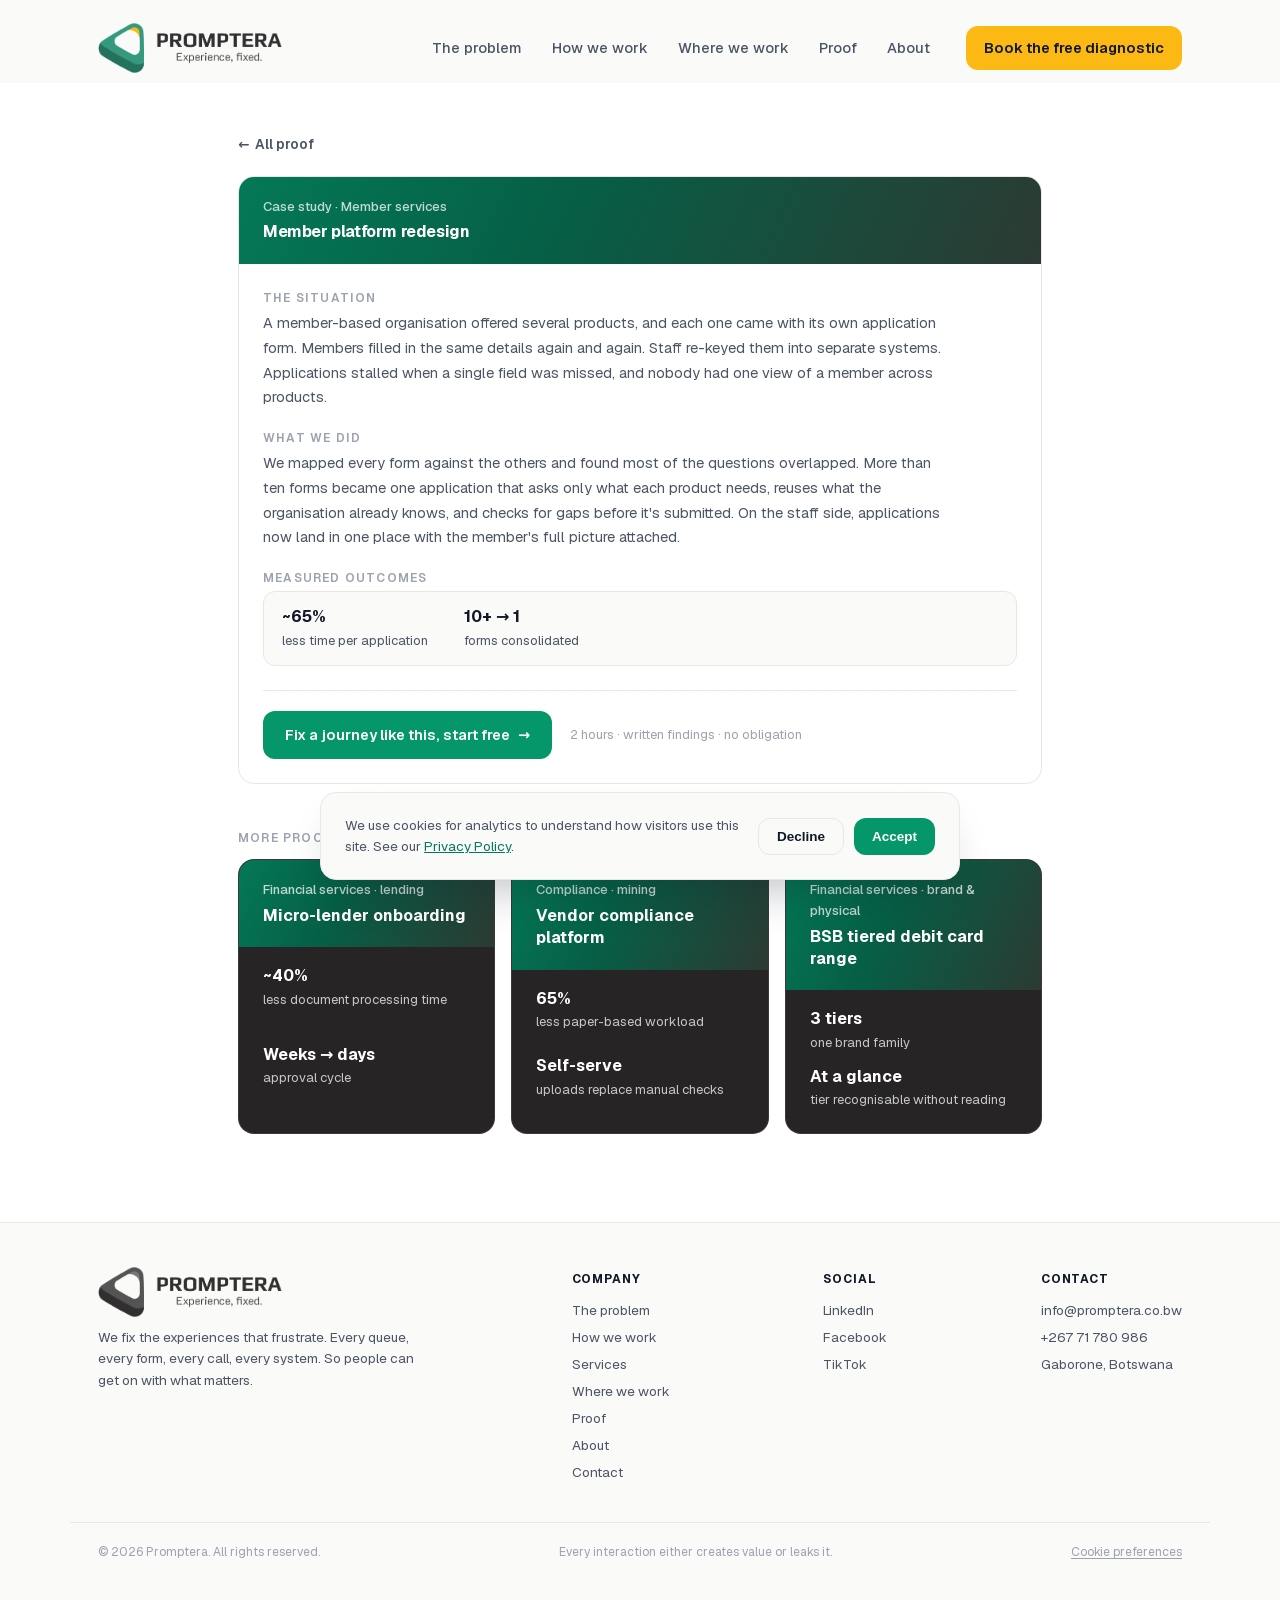
==== commit af9872f4: "Progress bar and cookies" ====
--- a/cases/member-platform.html
+++ b/cases/member-platform.html
@@ -6,9 +6,7 @@
 <title>Member Platform Redesign · Promptera case study</title>
 <meta name="description" content="How Promptera consolidated 10+ member application forms into one: ~65% less time per application.">
 <link rel="icon" type="image/png" href="../images/favicon.png">
-<link rel="preconnect" href="https://fonts.googleapis.com">
-<link rel="preconnect" href="https://fonts.gstatic.com" crossorigin>
-<link href="https://fonts.googleapis.com/css2?family=Geist:wght@400..700&display=swap" rel="stylesheet">
+<link rel="preload" href="../fonts/geist-latin.woff2" as="font" type="font/woff2" crossorigin>
 <link rel="stylesheet" href="../styles/main.css">
 <script src="../scripts/main.js" defer></script>
 </head>
--- a/styles/main.css
+++ b/styles/main.css
@@ -3,6 +3,10 @@
    Brand tokens are in :root below (colors, fonts, easing).
    Sections are ordered to match index.html top-to-bottom.
    ============================================================ */
+
+/* Geist, self-hosted (no request to Google before consent). Variable weight 400–700. */
+@font-face{font-family:'Geist';font-style:normal;font-weight:400 700;font-display:swap;src:url(../fonts/geist-latin-ext.woff2) format('woff2');unicode-range:U+0100-02BA,U+02BD-02C5,U+02C7-02CC,U+02CE-02D7,U+02DD-02FF,U+0304,U+0308,U+0329,U+1D00-1DBF,U+1E00-1E9F,U+1EF2-1EFF,U+2020,U+20A0-20AB,U+20AD-20C4,U+2113,U+2C60-2C7F,U+A720-A7FF}
+@font-face{font-family:'Geist';font-style:normal;font-weight:400 700;font-display:swap;src:url(../fonts/geist-latin.woff2) format('woff2');unicode-range:U+0000-00FF,U+0131,U+0152-0153,U+02BB-02BC,U+02C6,U+02DA,U+02DC,U+0304,U+0308,U+0329,U+2000-206F,U+20AC,U+2122,U+2191,U+2193,U+2212,U+2215,U+FEFF,U+FFFD}
 
 :root{
   --cream:#FAFAF9;
@@ -41,6 +45,9 @@
 .rv.in{opacity:1;transform:none}
 .rv.d1{transition-delay:.08s}.rv.d2{transition-delay:.16s}.rv.d3{transition-delay:.24s}.rv.d4{transition-delay:.32s}.rv.d5{transition-delay:.4s}
 @media (prefers-reduced-motion:reduce){.rv{opacity:1;transform:none;transition:none}}
+
+/* ---------- scroll progress ---------- */
+.scroll-progress{position:fixed;top:0;left:0;right:0;height:3px;z-index:60;background:var(--emerald);transform:scaleX(0);transform-origin:0 50%;pointer-events:none}
 
 /* ---------- nav ---------- */
 .nav{position:sticky;top:0;z-index:50;background:rgba(250,250,249,.92);backdrop-filter:blur(14px);-webkit-backdrop-filter:blur(14px);border-bottom:1px solid transparent;transition:border-color .3s,background .3s}
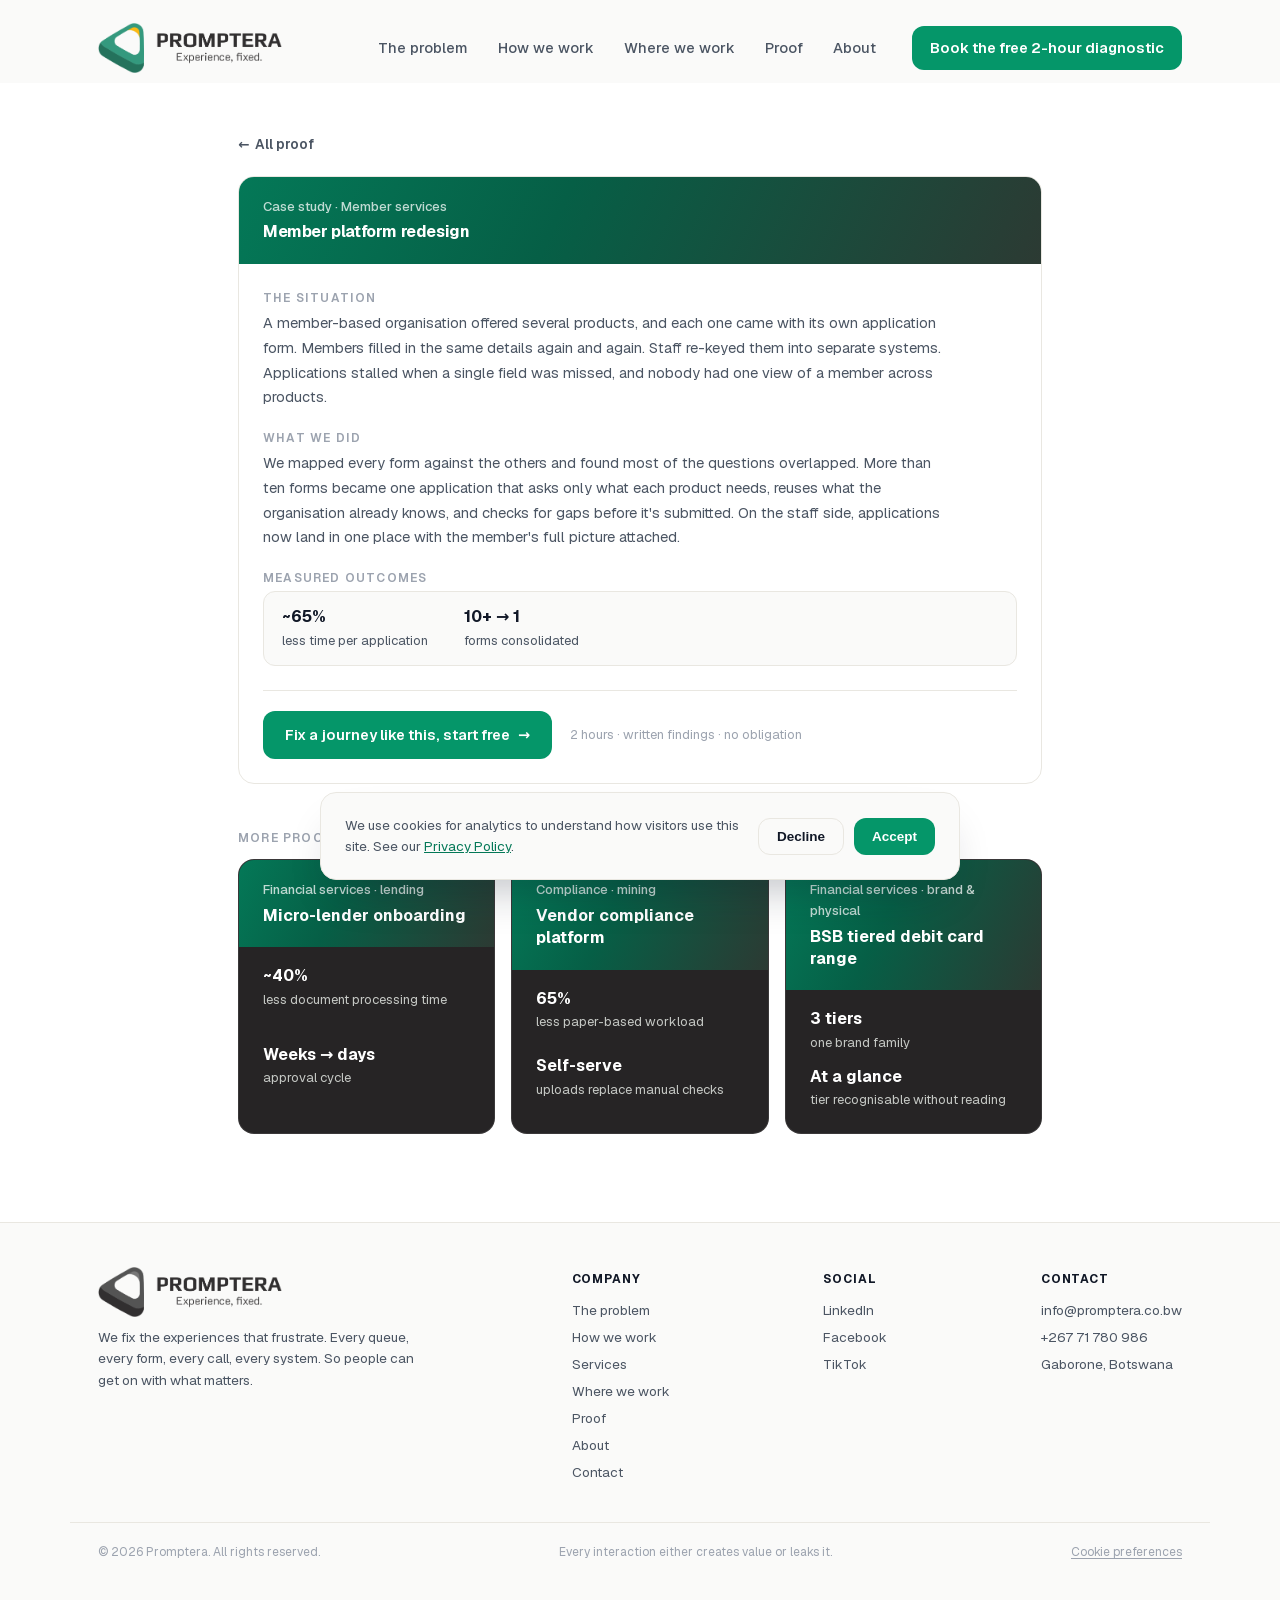
==== commit e41f9f02: "refined ux and ui" ====
--- a/cases/member-platform.html
+++ b/cases/member-platform.html
@@ -26,7 +26,7 @@
         <a href="../index.html#results">Proof</a>
         <a href="../index.html#about">About</a>
       </nav>
-      <a href="../index.html#contact" class="btn btn-gold">Book the free diagnostic</a>
+      <a href="../index.html#contact" class="btn btn-em">Book the free 2-hour diagnostic</a>
     </div>
     <button class="nav-toggle" id="navToggle" type="button" aria-label="Open menu" aria-expanded="false" aria-controls="navMenu">
       <span></span><span></span><span></span>
--- a/styles/main.css
+++ b/styles/main.css
@@ -90,6 +90,8 @@
 .btn-gold:hover{background:#F2AE00;box-shadow:0 10px 24px -10px rgba(252,185,19,.55)}
 .btn-light{background:#fff;color:var(--ink)}
 .btn-light:hover{background:#F1F2EF;box-shadow:0 10px 24px -10px rgba(0,0,0,.4)}
+.btn-outline-light{background:transparent;color:#fff;border:1.5px solid #fff}
+.btn-outline-light:hover{background:rgba(255,255,255,.1)}
 .nav .btn{padding:10px 18px}
 @media (max-width:860px){
   .nav-toggle{display:flex}
@@ -103,13 +105,13 @@
 }
 
 /* ---------- hero (sits under the transparent nav-over) ---------- */
-.hero{margin-top:calc(-1 * var(--nav-h));padding:calc(var(--nav-h) + 120px) 0 171px;background:#173A2E url(../images/hero-bg.webp) center/cover no-repeat;color:#fff;text-align:center}
-.hero-in{max-width:1120px}
+.hero{margin-top:calc(-1 * var(--nav-h));padding:calc(var(--nav-h) + 120px) 0 171px;background:#173A2E url(../images/section-bg-2400.webp) center/cover no-repeat;color:#fff;text-align:left}
+.hero h1{max-width:920px}
 h1{font-family:var(--display);font-size:clamp(38px,5vw,58px);font-weight:700;line-height:1.06;letter-spacing:-.025em}
 .hero h1{font-size:clamp(38px,5.4vw,70px);line-height:1.08;letter-spacing:-.03em;color:#fff;text-wrap:balance}
 .hero .hl{color:var(--gold)}
-.hero-sub{font-size:clamp(17px,1.7vw,21px);color:rgba(255,255,255,.9);max-width:640px;margin:28px auto 48px;line-height:1.6}
-.hero-ctas{display:flex;gap:16px;flex-wrap:wrap;align-items:center;justify-content:center}
+.hero-sub{font-size:clamp(17px,1.7vw,21px);color:rgba(255,255,255,.9);max-width:640px;margin:28px 0 48px;line-height:1.6}
+.hero-ctas{display:flex;gap:16px;flex-wrap:wrap;align-items:center;justify-content:flex-start}
 .hero-ctas .btn{font-size:15.5px;padding:14px 26px}
 .hero-note{font-size:13px;color:var(--muted);margin-top:14px}
 .hero-note strong{color:var(--emerald-deep);font-weight:600}
@@ -128,11 +130,13 @@
 /* ---------- proof strip ---------- */
 .strip{border-top:1px solid var(--line);border-bottom:1px solid var(--line);background:#fff}
 .strip-in{display:grid;grid-template-columns:repeat(4,1fr);gap:0}
-.stat{padding:30px 22px;text-align:center;position:relative;display:flex;flex-direction:column;align-items:center}
+.stat{padding:30px 28px;text-align:left;position:relative;display:flex;flex-direction:column;align-items:flex-start}
+.stat:first-child{padding-left:0}
+.stat:last-child{padding-right:0}
 .stat + .stat::before{content:"";position:absolute;left:0;top:26%;height:48%;width:1px;background:var(--line)}
 .stat .n{font-family:var(--sans);font-size:15px;font-weight:600;color:var(--emerald);letter-spacing:-.02em}
-.stat .l{font-size:15px;color:var(--charcoal);margin-top:6px;font-weight:400;line-height:1.5;max-width:230px}
-@media (max-width:860px){.strip-in{grid-template-columns:repeat(2,1fr)}.stat + .stat::before{display:none}}
+.stat .l{font-size:15px;color:var(--charcoal);margin-top:6px;font-weight:400;line-height:1.5}
+@media (max-width:860px){.strip-in{grid-template-columns:repeat(2,1fr)}.stat + .stat::before{display:none}.stat:nth-child(odd){padding-left:0}.stat:nth-child(even){padding-right:0}}
 
 /* ---------- sections ---------- */
 section{padding:96px 0}
